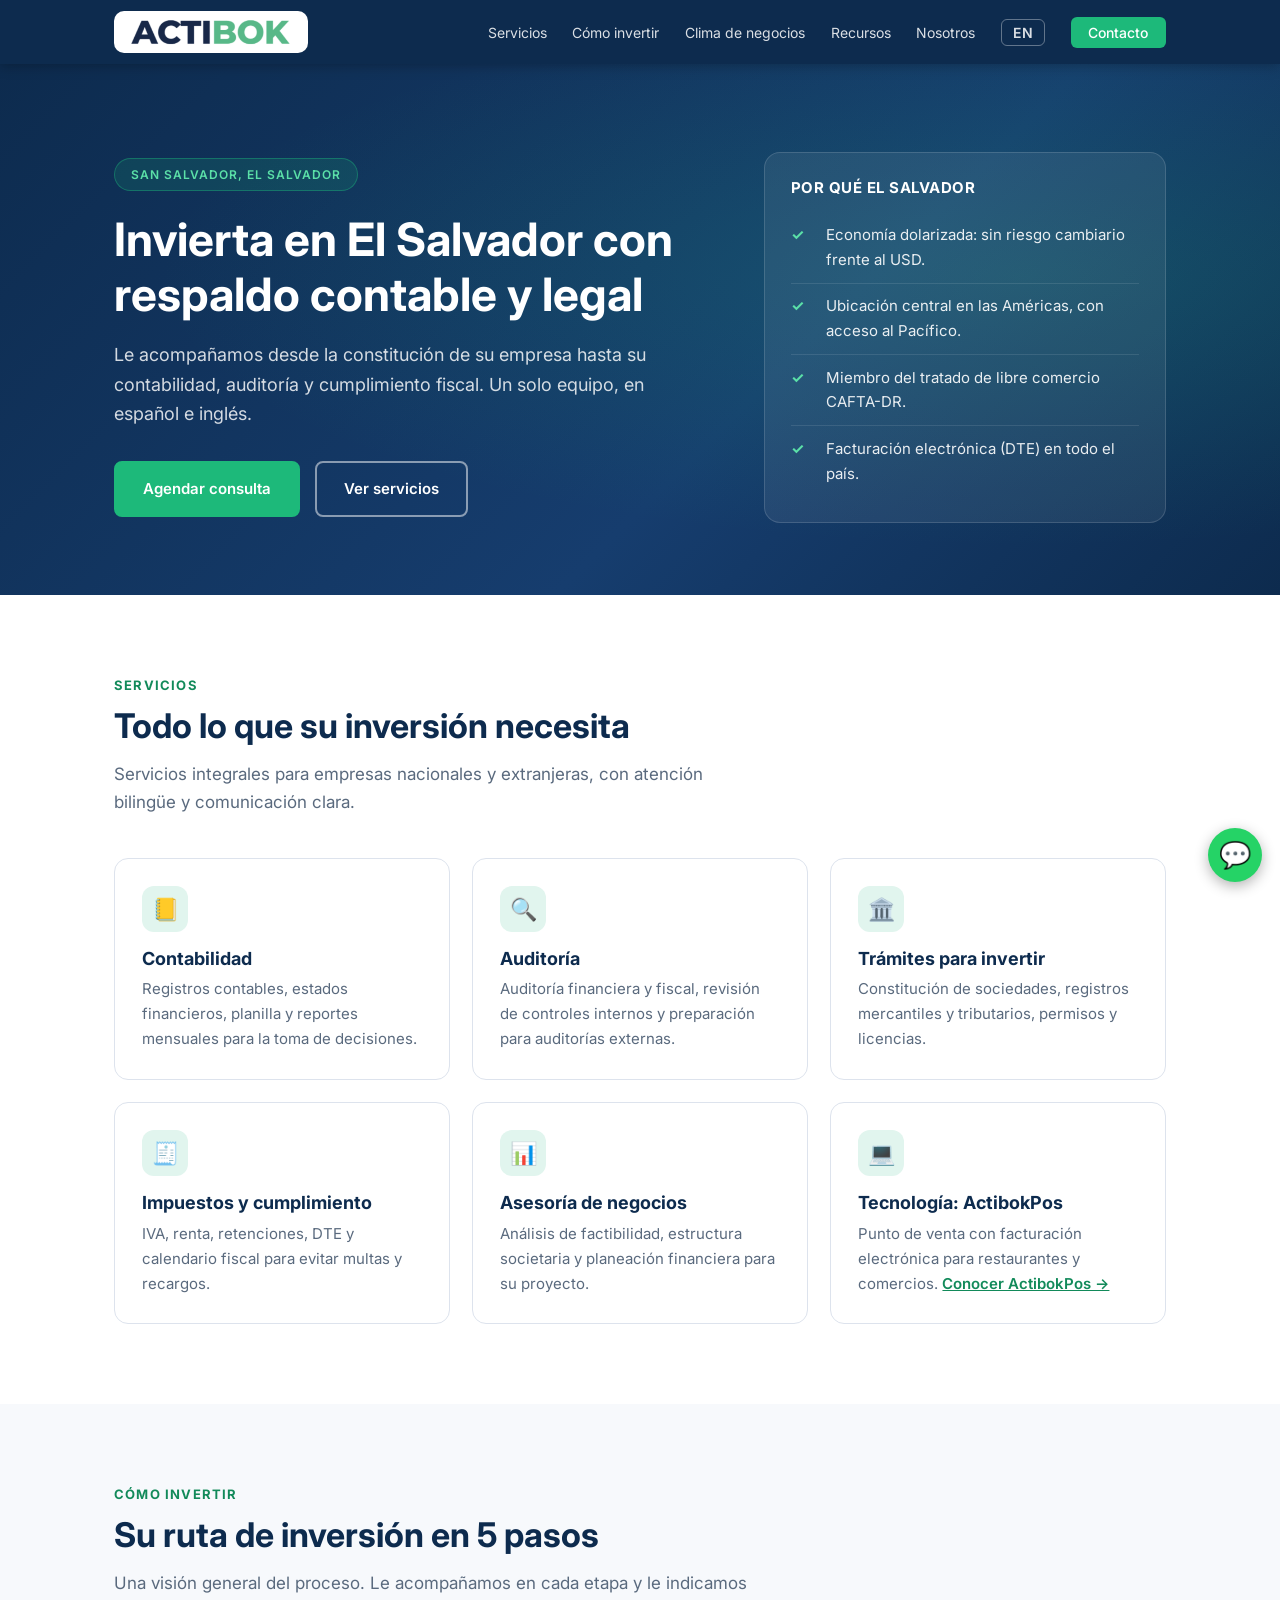
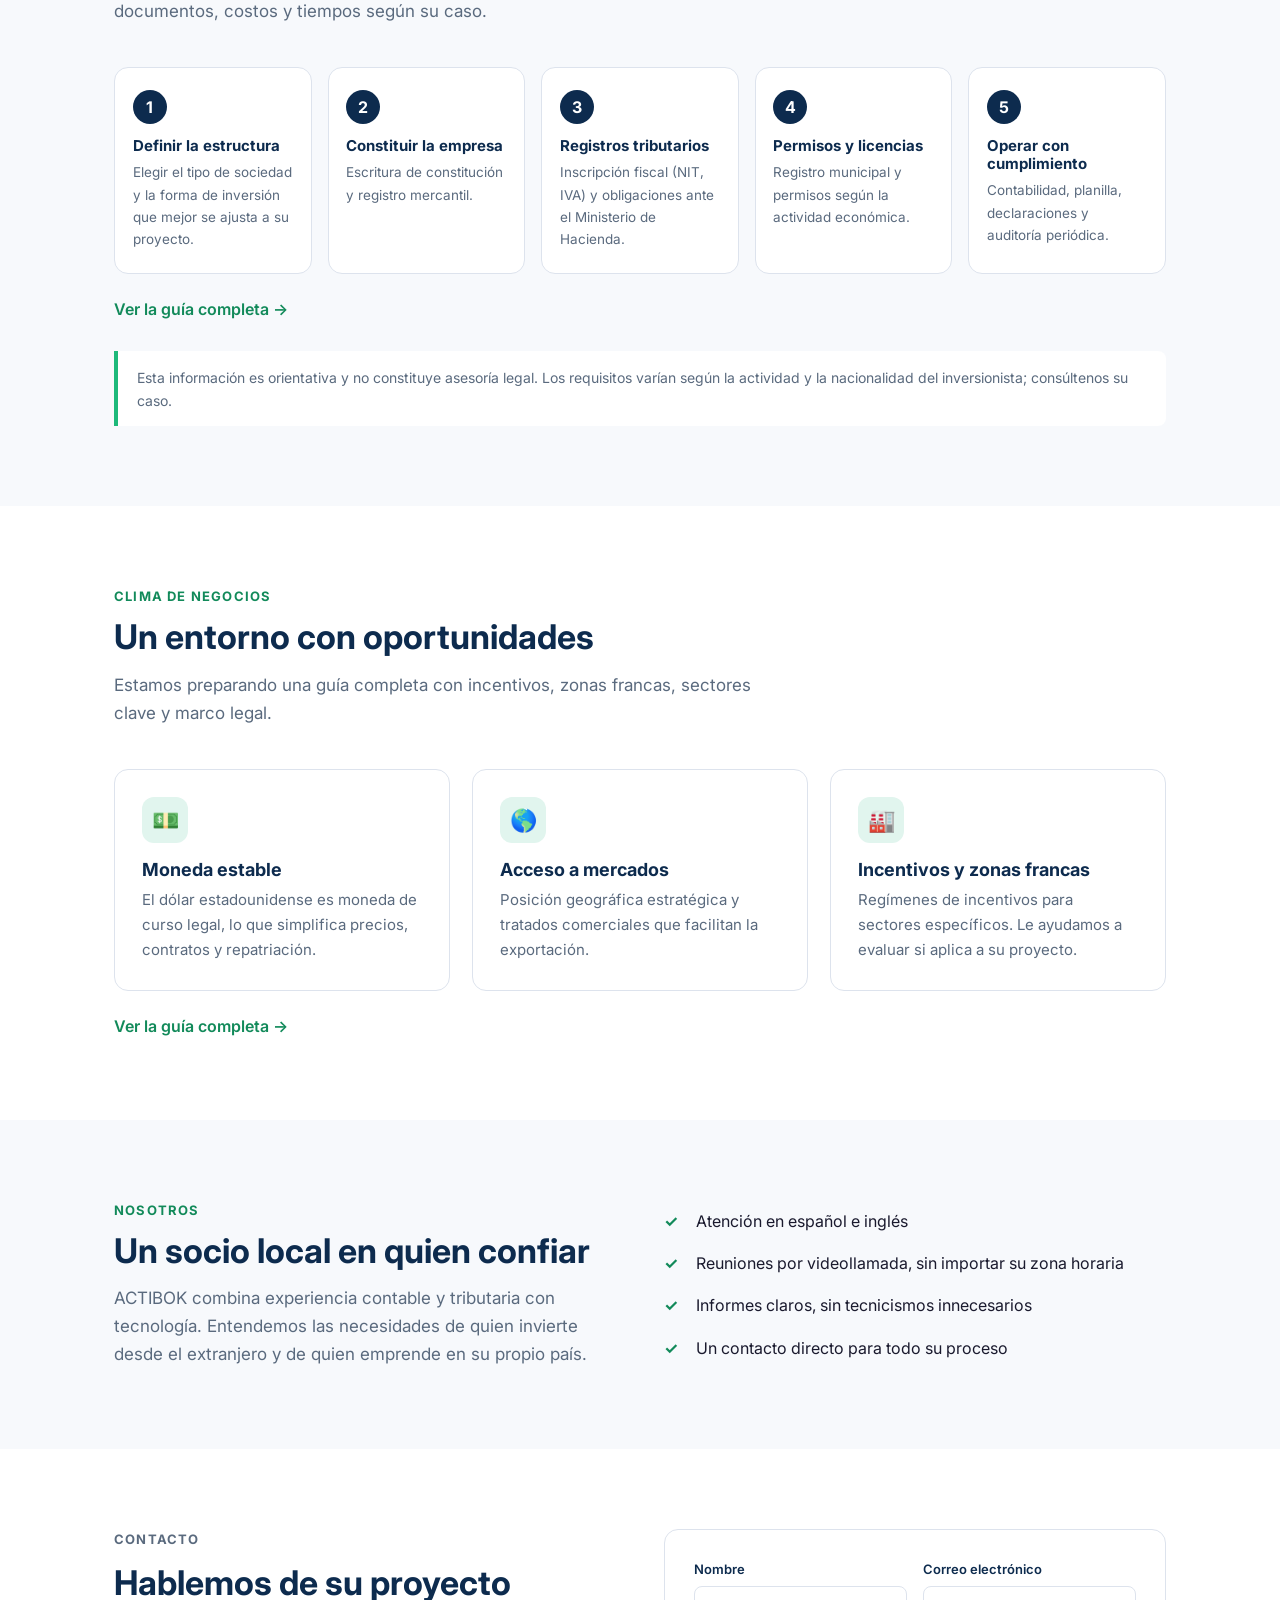
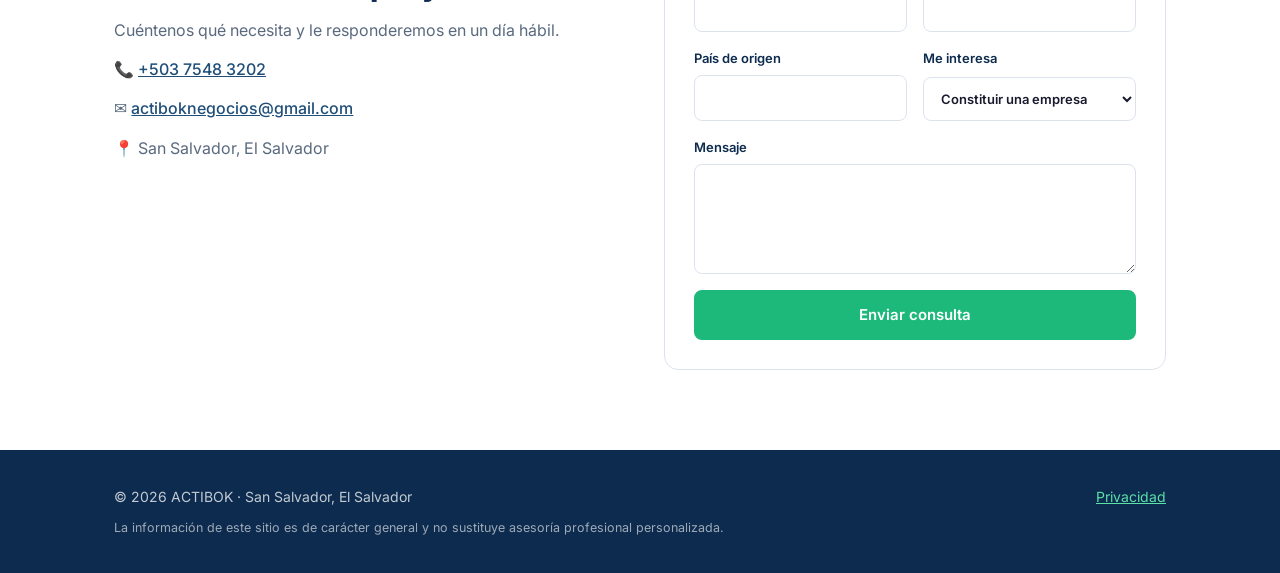
==== es/index.html @ 157123a3 "Sitio bilingüe ACTIBOK Invest (ES/EN) Co-Authored-By: Claude Sonnet 5.5 <noreply@anthropic.com> Clau" ====
<!DOCTYPE html>
<html lang="es">
<head>
<meta charset="UTF-8">
<meta name="viewport" content="width=device-width,initial-scale=1">
<title>ACTIBOK — Contabilidad, auditoría y trámites para invertir en El Salvador</title>
<meta name="description" content="Contabilidad, auditoría, trámites de inversión y asesoría de negocios en El Salvador para inversionistas nacionales y extranjeros.">
<link rel="alternate" hreflang="es" href="https://actibokinvest.com/es/">
<link rel="alternate" hreflang="en" href="https://actibokinvest.com/en/">
<link rel="preconnect" href="https://fonts.googleapis.com">
<link rel="preconnect" href="https://fonts.gstatic.com" crossorigin>
<link href="https://fonts.googleapis.com/css2?family=Inter:wght@300;400;500;600;700&display=swap" rel="stylesheet">
<link rel="canonical" href="https://actibokinvest.com/es/">
<meta property="og:type" content="website"><meta property="og:title" content="ACTIBOK — Contabilidad, auditoría y trámites para invertir en El Salvador"><meta property="og:description" content="Contabilidad, auditoría, trámites de inversión y asesoría de negocios en El Salvador para inversionistas nacionales y extranjeros."><meta property="og:url" content="https://actibokinvest.com/es/"><meta property="og:image" content="https://actibokinvest.com/assets/logo-actibok.png"><meta property="og:locale" content="es_SV">
<link rel="stylesheet" href="../style.css">
</head>
<body>
<header>
<div class="wrap"><nav>
<a class="logo" href="./"><img src="../assets/logo-actibok.png" alt="ACTIBOK"></a>
<ul class="nav-links"><li><a href="#servicios">Servicios</a></li><li><a href="invertir.html">Cómo invertir</a></li><li><a href="clima.html">Clima de negocios</a></li><li><a href="recursos.html">Recursos</a></li><li><a href="#nosotros">Nosotros</a></li><li><a class="lang" href="../en/" hreflang="en" title="English">EN</a></li><li><a class="nav-cta" href="#contacto">Contacto</a></li></ul>
<button class="burger" aria-label="Menu"><span></span><span></span><span></span></button>
</nav></div>
<div class="mobile"><a href="#servicios">Servicios</a><a href="invertir.html">Cómo invertir</a><a href="clima.html">Clima de negocios</a><a href="recursos.html">Recursos</a><a href="#nosotros">Nosotros</a><a href="../en/">English</a><a href="#contacto">Contacto</a></div>
</header>
<main>
<div class="hero"><div class="wrap">
<div><span class="badge">San Salvador, El Salvador</span><h1>Invierta en El Salvador con respaldo contable y legal</h1><p class="lead">Le acompañamos desde la constitución de su empresa hasta su contabilidad, auditoría y cumplimiento fiscal. Un solo equipo, en español e inglés.</p>
<div class="btns"><a class="btn" href="#contacto">Agendar consulta</a><a class="btn ghost" href="#servicios">Ver servicios</a></div></div>
<aside class="facts"><h3>Por qué El Salvador</h3><ul><li><b>✓</b><span>Economía dolarizada: sin riesgo cambiario frente al USD.</span></li><li><b>✓</b><span>Ubicación central en las Américas, con acceso al Pacífico.</span></li><li><b>✓</b><span>Miembro del tratado de libre comercio CAFTA-DR.</span></li><li><b>✓</b><span>Facturación electrónica (DTE) en todo el país.</span></li></ul></aside>
</div></div>
<section id="servicios"><div class="wrap"><p class="eyebrow">Servicios</p><h2 class="sec-title">Todo lo que su inversión necesita</h2><p class="sec-sub">Servicios integrales para empresas nacionales y extranjeras, con atención bilingüe y comunicación clara.</p><div class="grid g3"><div class="card"><div class="ico">📒</div><h3>Contabilidad</h3><p>Registros contables, estados financieros, planilla y reportes mensuales para la toma de decisiones.</p></div><div class="card"><div class="ico">🔍</div><h3>Auditoría</h3><p>Auditoría financiera y fiscal, revisión de controles internos y preparación para auditorías externas.</p></div><div class="card"><div class="ico">🏛️</div><h3>Trámites para invertir</h3><p>Constitución de sociedades, registros mercantiles y tributarios, permisos y licencias.</p></div><div class="card"><div class="ico">🧾</div><h3>Impuestos y cumplimiento</h3><p>IVA, renta, retenciones, DTE y calendario fiscal para evitar multas y recargos.</p></div><div class="card"><div class="ico">📊</div><h3>Asesoría de negocios</h3><p>Análisis de factibilidad, estructura societaria y planeación financiera para su proyecto.</p></div><div class="card"><div class="ico">💻</div><h3>Tecnología: ActibokPos</h3><p>Punto de venta con facturación electrónica para restaurantes y comercios.  <a href="https://actibok.com/#actibokpos" style="color:var(--verde-oscuro);font-weight:600">Conocer ActibokPos →</a></p></div></div></div></section>
<section id="invertir" class="alt"><div class="wrap"><p class="eyebrow">Cómo invertir</p><h2 class="sec-title">Su ruta de inversión en 5 pasos</h2><p class="sec-sub">Una visión general del proceso. Le acompañamos en cada etapa y le indicamos documentos, costos y tiempos según su caso.</p><div class="steps"><div class="step"><h3>Definir la estructura</h3><p>Elegir el tipo de sociedad y la forma de inversión que mejor se ajusta a su proyecto.</p></div><div class="step"><h3>Constituir la empresa</h3><p>Escritura de constitución y registro mercantil.</p></div><div class="step"><h3>Registros tributarios</h3><p>Inscripción fiscal (NIT, IVA) y obligaciones ante el Ministerio de Hacienda.</p></div><div class="step"><h3>Permisos y licencias</h3><p>Registro municipal y permisos según la actividad económica.</p></div><div class="step"><h3>Operar con cumplimiento</h3><p>Contabilidad, planilla, declaraciones y auditoría periódica.</p></div></div><a class="more" href="invertir.html">Ver la guía completa →</a><p class="note">Esta información es orientativa y no constituye asesoría legal. Los requisitos varían según la actividad y la nacionalidad del inversionista; consúltenos su caso.</p></div></section>
<section id="clima"><div class="wrap"><p class="eyebrow">Clima de negocios</p><h2 class="sec-title">Un entorno con oportunidades</h2><p class="sec-sub">Estamos preparando una guía completa con incentivos, zonas francas, sectores clave y marco legal.</p><div class="grid g3"><div class="card"><div class="ico">💵</div><h3>Moneda estable</h3><p>El dólar estadounidense es moneda de curso legal, lo que simplifica precios, contratos y repatriación.</p></div><div class="card"><div class="ico">🌎</div><h3>Acceso a mercados</h3><p>Posición geográfica estratégica y tratados comerciales que facilitan la exportación.</p></div><div class="card"><div class="ico">🏭</div><h3>Incentivos y zonas francas</h3><p>Regímenes de incentivos para sectores específicos. Le ayudamos a evaluar si aplica a su proyecto.</p></div></div><a class="more" href="clima.html">Ver la guía completa →</a></div></section>
<section id="nosotros" class="alt"><div class="wrap split"><div><p class="eyebrow">Nosotros</p><h2 class="sec-title">Un socio local en quien confiar</h2><p style="color:var(--sec);font-size:17px">ACTIBOK combina experiencia contable y tributaria con tecnología. Entendemos las necesidades de quien invierte desde el extranjero y de quien emprende en su propio país.</p></div><ul class="check"><li>Atención en español e inglés</li><li>Reuniones por videollamada, sin importar su zona horaria</li><li>Informes claros, sin tecnicismos innecesarios</li><li>Un contacto directo para todo su proceso</li></ul></div></section>
<section id="contacto"><div class="wrap split">
<div class="contact-info"><p class="eyebrow">Contacto</p><h2 class="sec-title">Hablemos de su proyecto</h2><p>Cuéntenos qué necesita y le responderemos en un día hábil.</p>
<p>📞 <a href="tel:+50375483202">+503 7548 3202</a></p><p>✉️ <a href="mailto:actiboknegocios@gmail.com">actiboknegocios@gmail.com</a></p><p>📍 San Salvador, El Salvador</p></div>
<form id="contact-form">
<div class="row"><label>Nombre<input name="name" required></label><label>Correo electrónico<input type="email" name="email" required></label></div>
<div class="row"><label>País de origen<input name="country"></label><label>Me interesa<select name="interest"><option>Constituir una empresa</option><option>Contabilidad</option><option>Auditoría</option><option>Impuestos y cumplimiento</option><option>Asesoría de inversión</option><option>Otro</option></select></label></div>
<label>Mensaje<textarea name="message" required></textarea></label>
<button class="btn" type="submit">Enviar consulta</button></form>
</div></section>
</main>
<footer><div class="wrap"><div>© 2026 ACTIBOK · San Salvador, El Salvador<p class="disclaimer">La información de este sitio es de carácter general y no sustituye asesoría profesional personalizada.</p></div><div><a href="https://actibok.com/privacidad.html">Privacidad</a></div></div></footer>
<a class="wa" href="https://wa.me/50375483202?text=Hola%2C%20me%20interesa%20informaci%C3%B3n%20sobre%20servicios%20para%20invertir%20en%20El%20Salvador" aria-label="WhatsApp" target="_blank" rel="noopener">💬</a>
<script src="../main.js"></script>
</body></html>
---- style.css ----
*,*::before,*::after{box-sizing:border-box;margin:0;padding:0}
:root{--azul:#0D2B4E;--azul-medio:#1F4E79;--verde:#1DB97A;--verde-oscuro:#128a5a;--verde-claro:#E1F5EE;--bg:#F7F9FC;--texto:#1A1A2E;--sec:#5A6A7E;--borde:#DDE3ED}
html{scroll-behavior:smooth}
body{font-family:'Inter',system-ui,sans-serif;color:var(--texto);background:#fff;line-height:1.65}
img{max-width:100%;display:block}
a{color:inherit}
.wrap{max-width:1100px;margin:0 auto;padding:0 1.5rem}
h1,h2,h3{line-height:1.2;color:var(--azul)}
/* header */
header{position:sticky;top:0;z-index:100;background:var(--azul);box-shadow:0 2px 12px rgba(0,0,0,.25)}
nav{display:flex;align-items:center;justify-content:space-between;height:64px;gap:1rem}
.logo{background:#fff;padding:.4rem .9rem;border-radius:10px;display:flex}
.logo img{height:30px;width:auto}
.nav-links{display:flex;gap:1.6rem;list-style:none;align-items:center}
.nav-links a{color:rgba(255,255,255,.85);text-decoration:none;font-size:14px}
.nav-links a:hover{color:var(--verde)}
.lang{border:1px solid rgba(255,255,255,.35);border-radius:6px;padding:.25rem .7rem;font-size:13px;font-weight:600;letter-spacing:.5px}
.nav-cta{background:var(--verde);color:#fff!important;padding:.45rem 1.1rem;border-radius:6px;font-weight:500}
.nav-cta:hover{background:var(--verde-oscuro)!important}
.burger{display:none;background:none;border:0;cursor:pointer;padding:.5rem}
.burger span{display:block;width:24px;height:2px;background:#fff;margin:5px 0;border-radius:2px}
.mobile{display:none;flex-direction:column;background:var(--azul);padding:.5rem 1.5rem 1.2rem}
.mobile a{color:#fff;text-decoration:none;padding:.7rem 0;border-bottom:1px solid rgba(255,255,255,.1)}
.mobile.open{display:flex}
@media(max-width:860px){.nav-links{display:none}.burger{display:block}}
/* hero */
.hero{background:linear-gradient(135deg,var(--azul),#163D6E 60%,var(--azul));color:#fff;padding:5.5rem 0 4.5rem;position:relative;overflow:hidden}
.hero::before{content:"";position:absolute;inset:0;background:radial-gradient(ellipse at 80% 40%,rgba(29,185,122,.18),transparent 60%)}
.hero .wrap{position:relative;display:grid;grid-template-columns:1.2fr .8fr;gap:3rem;align-items:center}
.badge{display:inline-block;background:rgba(29,185,122,.15);border:1px solid rgba(29,185,122,.4);color:#5be0a8;font-size:12px;font-weight:600;letter-spacing:1px;padding:.35rem 1rem;border-radius:50px;margin-bottom:1.3rem;text-transform:uppercase}
.hero h1{color:#fff;font-size:clamp(28px,4.4vw,46px);font-weight:700;margin-bottom:1.1rem}
.hero p.lead{color:rgba(255,255,255,.82);font-size:18px;max-width:560px;margin-bottom:2rem}
.btns{display:flex;gap:.9rem;flex-wrap:wrap}
.btn{display:inline-block;padding:.85rem 1.7rem;border-radius:8px;font-weight:600;font-size:15px;text-decoration:none;border:2px solid var(--verde);background:var(--verde);color:#fff;transition:.2s;cursor:pointer;font-family:inherit}
.btn:hover{background:var(--verde-oscuro);border-color:var(--verde-oscuro)}
.btn.ghost{background:transparent;color:#fff;border-color:rgba(255,255,255,.5)}
.btn.ghost:hover{background:rgba(255,255,255,.1)}
.facts{background:rgba(255,255,255,.07);border:1px solid rgba(255,255,255,.14);border-radius:16px;padding:1.6rem}
.facts h3{color:#fff;font-size:15px;margin-bottom:1rem;letter-spacing:.5px;text-transform:uppercase}
.facts li{list-style:none;display:flex;gap:.8rem;padding:.65rem 0;border-bottom:1px solid rgba(255,255,255,.1);font-size:15px;color:rgba(255,255,255,.9)}
.facts li:last-child{border:0}
.facts b{color:#5be0a8;min-width:1.4rem}
@media(max-width:860px){.hero .wrap{grid-template-columns:1fr}.hero{padding:4rem 0 3rem}}
/* sections */
section{padding:5rem 0}
section.alt{background:var(--bg)}
.eyebrow{color:var(--verde-oscuro);font-size:13px;font-weight:700;letter-spacing:1.2px;text-transform:uppercase;margin-bottom:.6rem}
.sec-title{font-size:clamp(24px,3.2vw,34px);margin-bottom:.8rem}
.sec-sub{color:var(--sec);max-width:640px;margin-bottom:2.6rem;font-size:17px}
.grid{display:grid;gap:1.4rem}
.g3{grid-template-columns:repeat(3,1fr)}
.g2{grid-template-columns:repeat(2,1fr)}
@media(max-width:900px){.g3{grid-template-columns:repeat(2,1fr)}}
@media(max-width:620px){.g3,.g2{grid-template-columns:1fr}}
.card{background:#fff;border:1px solid var(--borde);border-radius:14px;padding:1.7rem;transition:.2s}
.card:hover{box-shadow:0 8px 28px rgba(13,43,78,.1);transform:translateY(-3px)}
.ico{width:46px;height:46px;border-radius:12px;background:var(--verde-claro);color:var(--verde-oscuro);display:grid;place-items:center;font-size:22px;margin-bottom:1rem}
.card h3{font-size:18px;margin-bottom:.5rem}
.card p{color:var(--sec);font-size:15px}
/* steps */
.steps{display:grid;grid-template-columns:repeat(5,1fr);gap:1rem;counter-reset:s;position:relative}
.step{background:#fff;border:1px solid var(--borde);border-radius:14px;padding:1.4rem 1.1rem;counter-increment:s;position:relative}
.step::before{content:counter(s);display:grid;place-items:center;width:34px;height:34px;border-radius:50%;background:var(--azul);color:#fff;font-weight:700;margin-bottom:.8rem}
.step h3{font-size:15px;margin-bottom:.4rem}
.step p{font-size:13.5px;color:var(--sec)}
@media(max-width:980px){.steps{grid-template-columns:repeat(2,1fr)}}
@media(max-width:560px){.steps{grid-template-columns:1fr}}
.note{margin-top:1.8rem;font-size:14px;color:var(--sec);background:#fff;border-left:4px solid var(--verde);padding:.9rem 1.2rem;border-radius:0 8px 8px 0}
/* about + contact */
.split{display:grid;grid-template-columns:1fr 1fr;gap:3rem;align-items:start}
@media(max-width:820px){.split{grid-template-columns:1fr}}
.check li{list-style:none;padding:.5rem 0 .5rem 2rem;position:relative;color:var(--texto)}
.check li::before{content:"✓";position:absolute;left:0;color:var(--verde-oscuro);font-weight:700}
.contact-info p{margin-bottom:.8rem;color:var(--sec)}
.contact-info a{color:var(--azul-medio);font-weight:500}
form{background:#fff;border:1px solid var(--borde);border-radius:14px;padding:1.8rem;display:grid;gap:1rem}
form .row{display:grid;grid-template-columns:1fr 1fr;gap:1rem}
@media(max-width:560px){form .row{grid-template-columns:1fr}}
label{font-size:13px;font-weight:600;color:var(--azul);display:grid;gap:.35rem}
input,select,textarea{font:inherit;padding:.7rem .8rem;border:1px solid var(--borde);border-radius:8px;background:#fff;color:var(--texto);width:100%}
input:focus,select:focus,textarea:focus{outline:2px solid var(--verde);border-color:var(--verde)}
textarea{min-height:110px;resize:vertical}
footer{background:var(--azul);color:rgba(255,255,255,.75);padding:2.2rem 0;font-size:14px}
footer .wrap{display:flex;justify-content:space-between;gap:1rem;flex-wrap:wrap}
footer a{color:#5be0a8}
.disclaimer{font-size:12.5px;opacity:.8;margin-top:.6rem;max-width:720px}
.wa{position:fixed;right:18px;bottom:18px;background:#25D366;color:#fff;width:54px;height:54px;border-radius:50%;display:grid;place-items:center;font-size:26px;text-decoration:none;box-shadow:0 4px 14px rgba(0,0,0,.3);z-index:90}
/* inner pages */
.page-hero{background:linear-gradient(135deg,var(--azul),#163D6E);color:#fff;padding:3.5rem 0 3rem}
.page-hero h1{color:#fff;font-size:clamp(26px,4vw,40px);margin-bottom:.8rem}
.page-hero p{color:rgba(255,255,255,.82);max-width:680px;font-size:17px}
.crumbs{font-size:13px;margin-bottom:1rem;color:rgba(255,255,255,.6)}.crumbs a{color:#5be0a8;text-decoration:none}
.timeline{display:grid;gap:1.2rem;margin-top:1rem}
.tl{display:grid;grid-template-columns:48px 1fr;gap:1.2rem}
.tl .n{width:44px;height:44px;border-radius:50%;background:var(--azul);color:#fff;display:grid;place-items:center;font-weight:700}
.tl .b{background:#fff;border:1px solid var(--borde);border-radius:14px;padding:1.4rem 1.6rem}
.tl h3{font-size:18px;margin-bottom:.4rem}.tl p{color:var(--sec);font-size:15px}
.tl ul{margin:.6rem 0 0 1.1rem;color:var(--sec);font-size:14.5px}
.table-wrap{overflow-x:auto}
table{width:100%;border-collapse:collapse;background:#fff;border:1px solid var(--borde);border-radius:12px;overflow:hidden;font-size:15px}
th,td{text-align:left;padding:.85rem 1rem;border-bottom:1px solid var(--borde);vertical-align:top}
th{background:var(--azul);color:#fff;font-weight:600}
td:first-child{font-weight:600;color:var(--azul)}
details{background:#fff;border:1px solid var(--borde);border-radius:12px;padding:1rem 1.3rem;margin-bottom:.8rem}
summary{cursor:pointer;font-weight:600;color:var(--azul)}
details p{margin-top:.7rem;color:var(--sec);font-size:15px}
.cta-band{background:var(--verde-claro);border-radius:16px;padding:2rem;text-align:center;margin-top:3rem}
.cta-band h2{font-size:24px;margin-bottom:.5rem}.cta-band p{color:var(--sec);margin-bottom:1.2rem}
.cta-band .btn{color:#fff}
.more{display:inline-block;margin-top:1.4rem;color:var(--verde-oscuro);font-weight:600;text-decoration:none}
/* resources */
.calc{background:#fff;border:1px solid var(--borde);border-radius:14px;padding:1.8rem;display:grid;gap:1rem}
.calc .row{display:grid;grid-template-columns:1fr 1fr;gap:1rem}
@media(max-width:560px){.calc .row{grid-template-columns:1fr}}
.res{background:var(--bg);border-radius:10px;padding:1rem 1.2rem;display:grid;gap:.4rem;font-size:15px}
.res div{display:flex;justify-content:space-between;gap:1rem}
.res b{color:var(--azul)}
.res .tot{border-top:1px solid var(--borde);padding-top:.5rem;font-size:17px}
.dl{display:flex;gap:1rem;align-items:center;justify-content:space-between;flex-wrap:wrap}
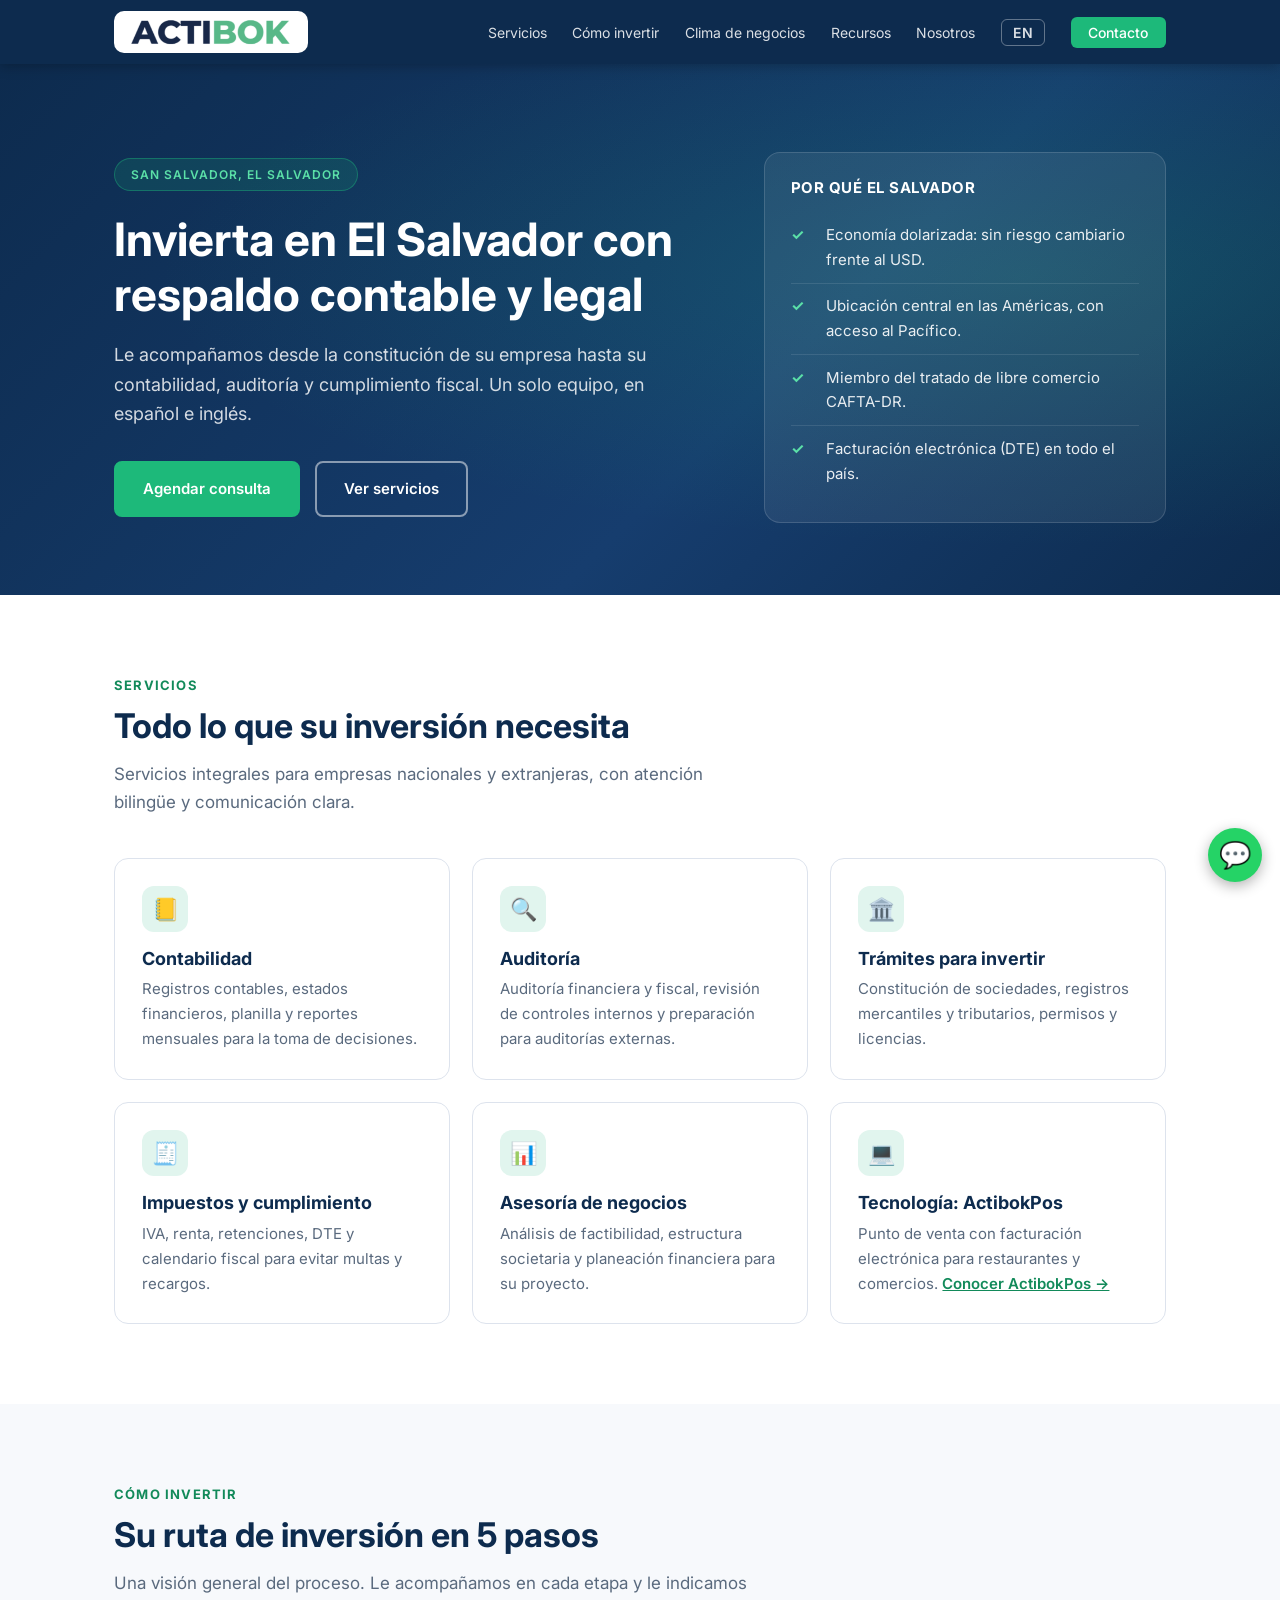
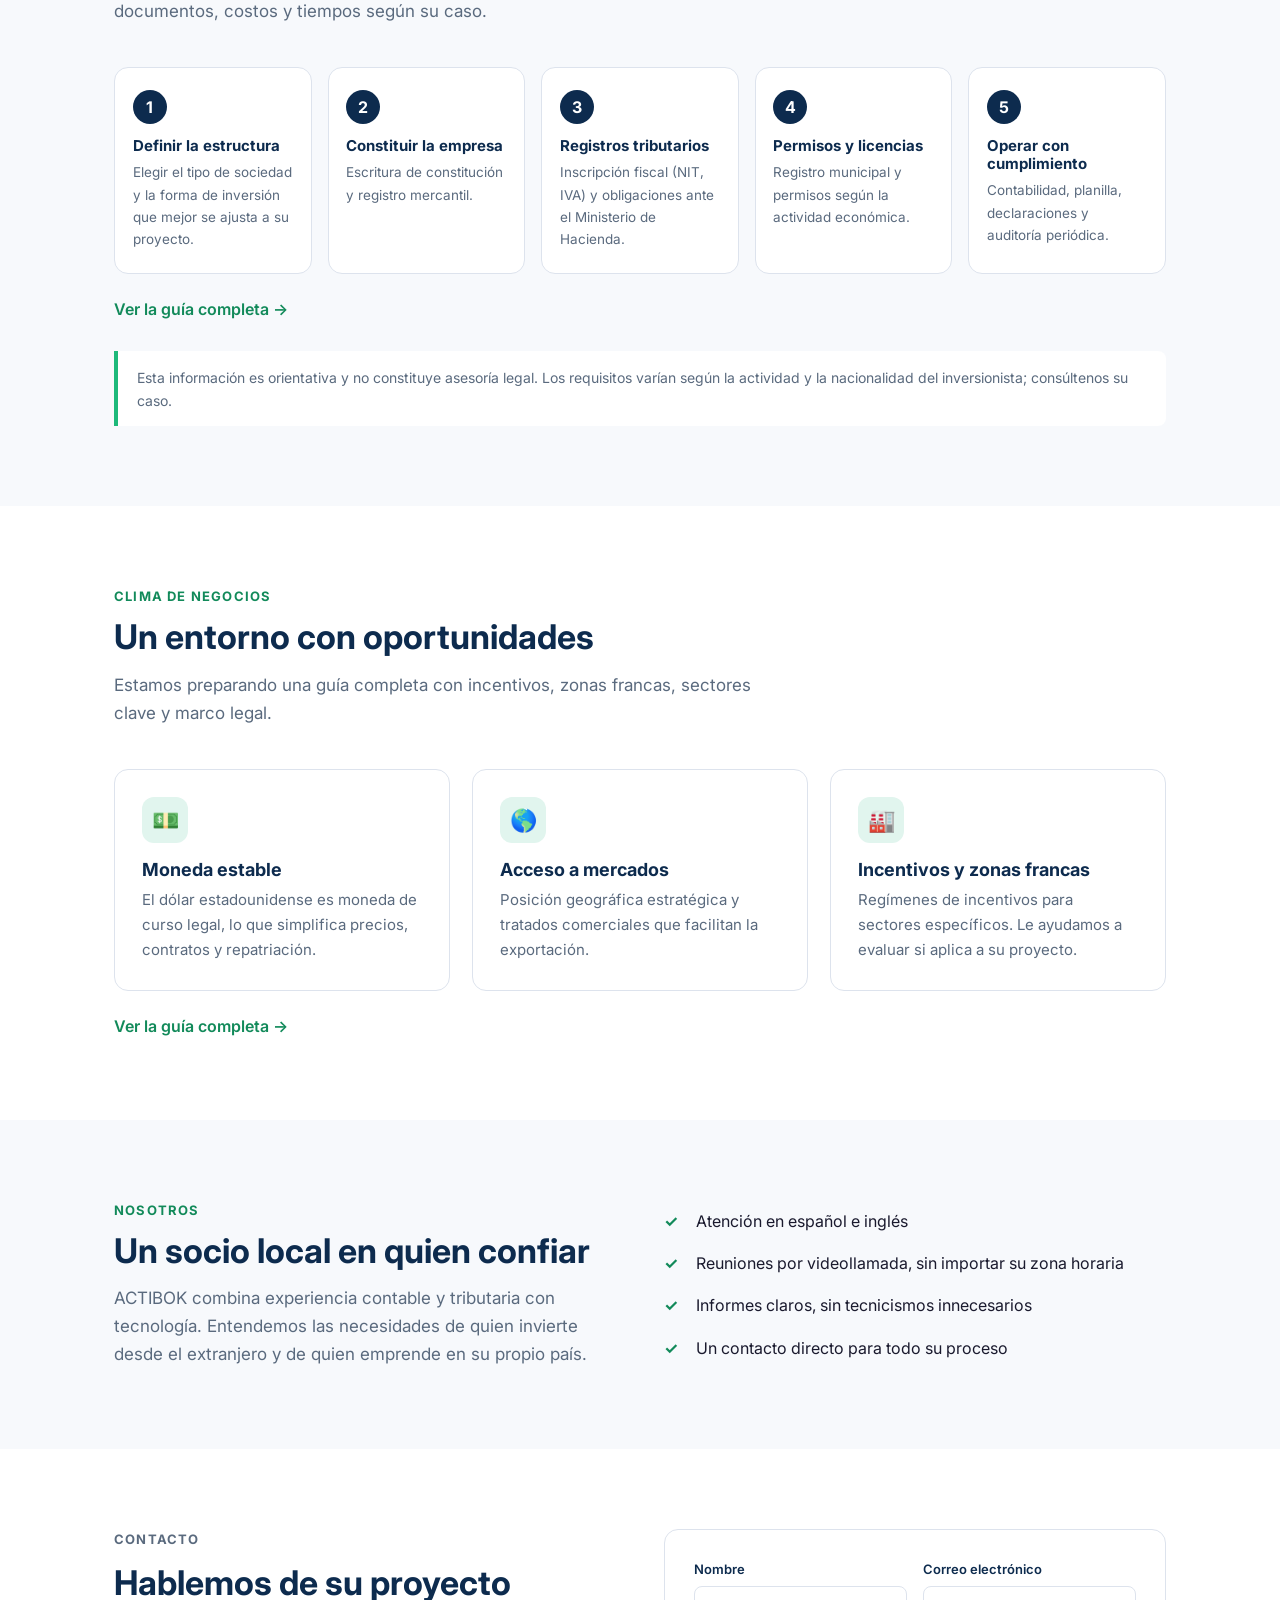
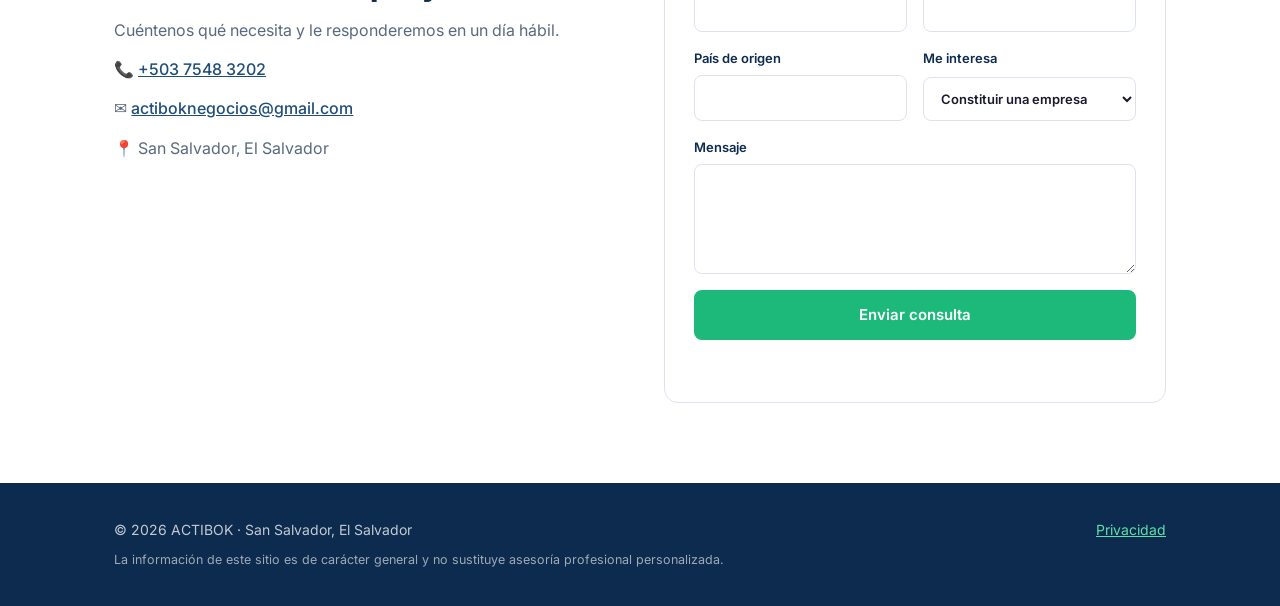
==== commit c9fcdd53: "Formulario: envío por Formspree con mensajes de estado y campo anti-spam (respaldo por correo) Co-Au" ====
--- a/es/index.html
+++ b/es/index.html
@@ -39,8 +39,9 @@
 <form id="contact-form">
 <div class="row"><label>Nombre<input name="name" required></label><label>Correo electrónico<input type="email" name="email" required></label></div>
 <div class="row"><label>País de origen<input name="country"></label><label>Me interesa<select name="interest"><option>Constituir una empresa</option><option>Contabilidad</option><option>Auditoría</option><option>Impuestos y cumplimiento</option><option>Asesoría de inversión</option><option>Otro</option></select></label></div>
+<input type="text" name="_gotcha" tabindex="-1" autocomplete="off" style="position:absolute;left:-9999px" aria-hidden="true">
 <label>Mensaje<textarea name="message" required></textarea></label>
-<button class="btn" type="submit">Enviar consulta</button></form>
+<button class="btn" type="submit">Enviar consulta</button><p id="form-status" class="form-status" role="status" aria-live="polite"></p></form>
 </div></section>
 </main>
 <footer><div class="wrap"><div>© 2026 ACTIBOK · San Salvador, El Salvador<p class="disclaimer">La información de este sitio es de carácter general y no sustituye asesoría profesional personalizada.</p></div><div><a href="https://actibok.com/privacidad.html">Privacidad</a></div></div></footer>
--- a/style.css
+++ b/style.css
@@ -117,3 +117,4 @@
 .res b{color:var(--azul)}
 .res .tot{border-top:1px solid var(--borde);padding-top:.5rem;font-size:17px}
 .dl{display:flex;gap:1rem;align-items:center;justify-content:space-between;flex-wrap:wrap}
+.form-status{font-size:14px;min-height:1.2em}.form-status.ok{color:var(--verde-oscuro)}.form-status.err{color:#c0392b}
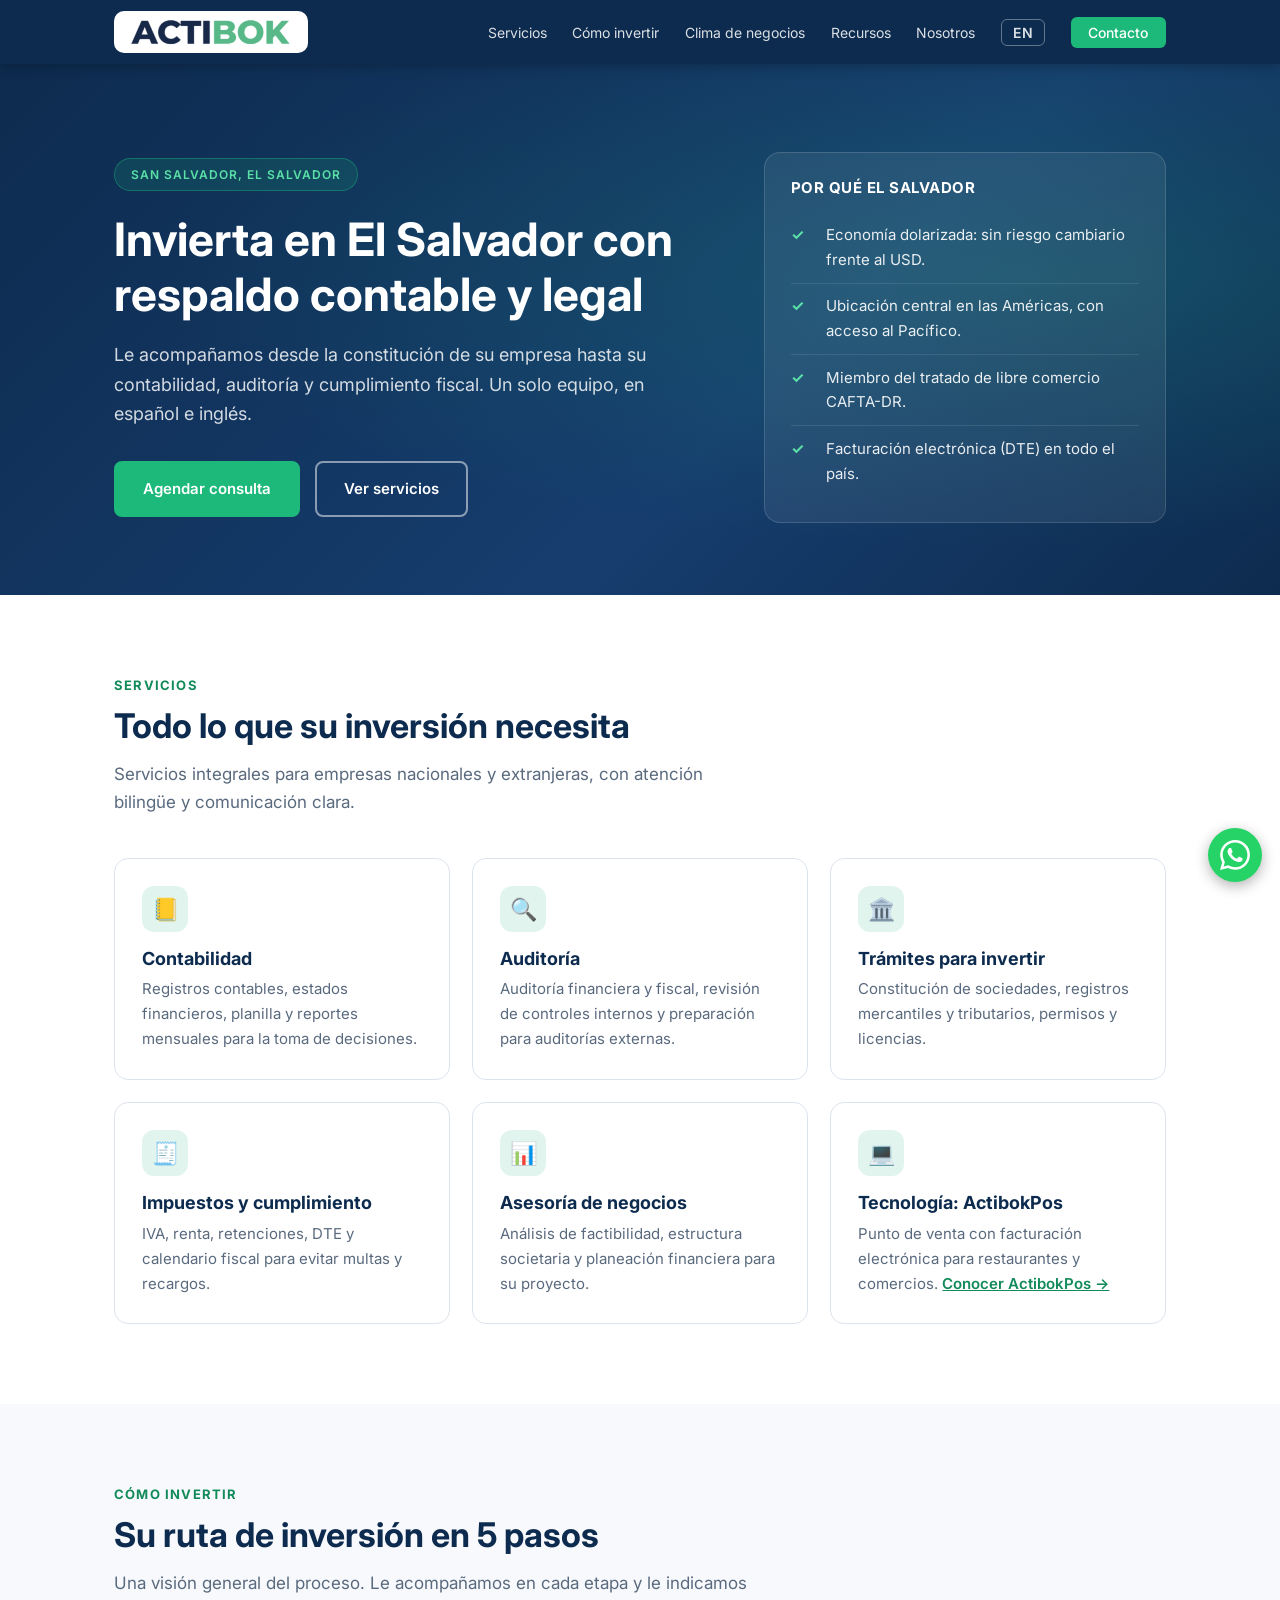
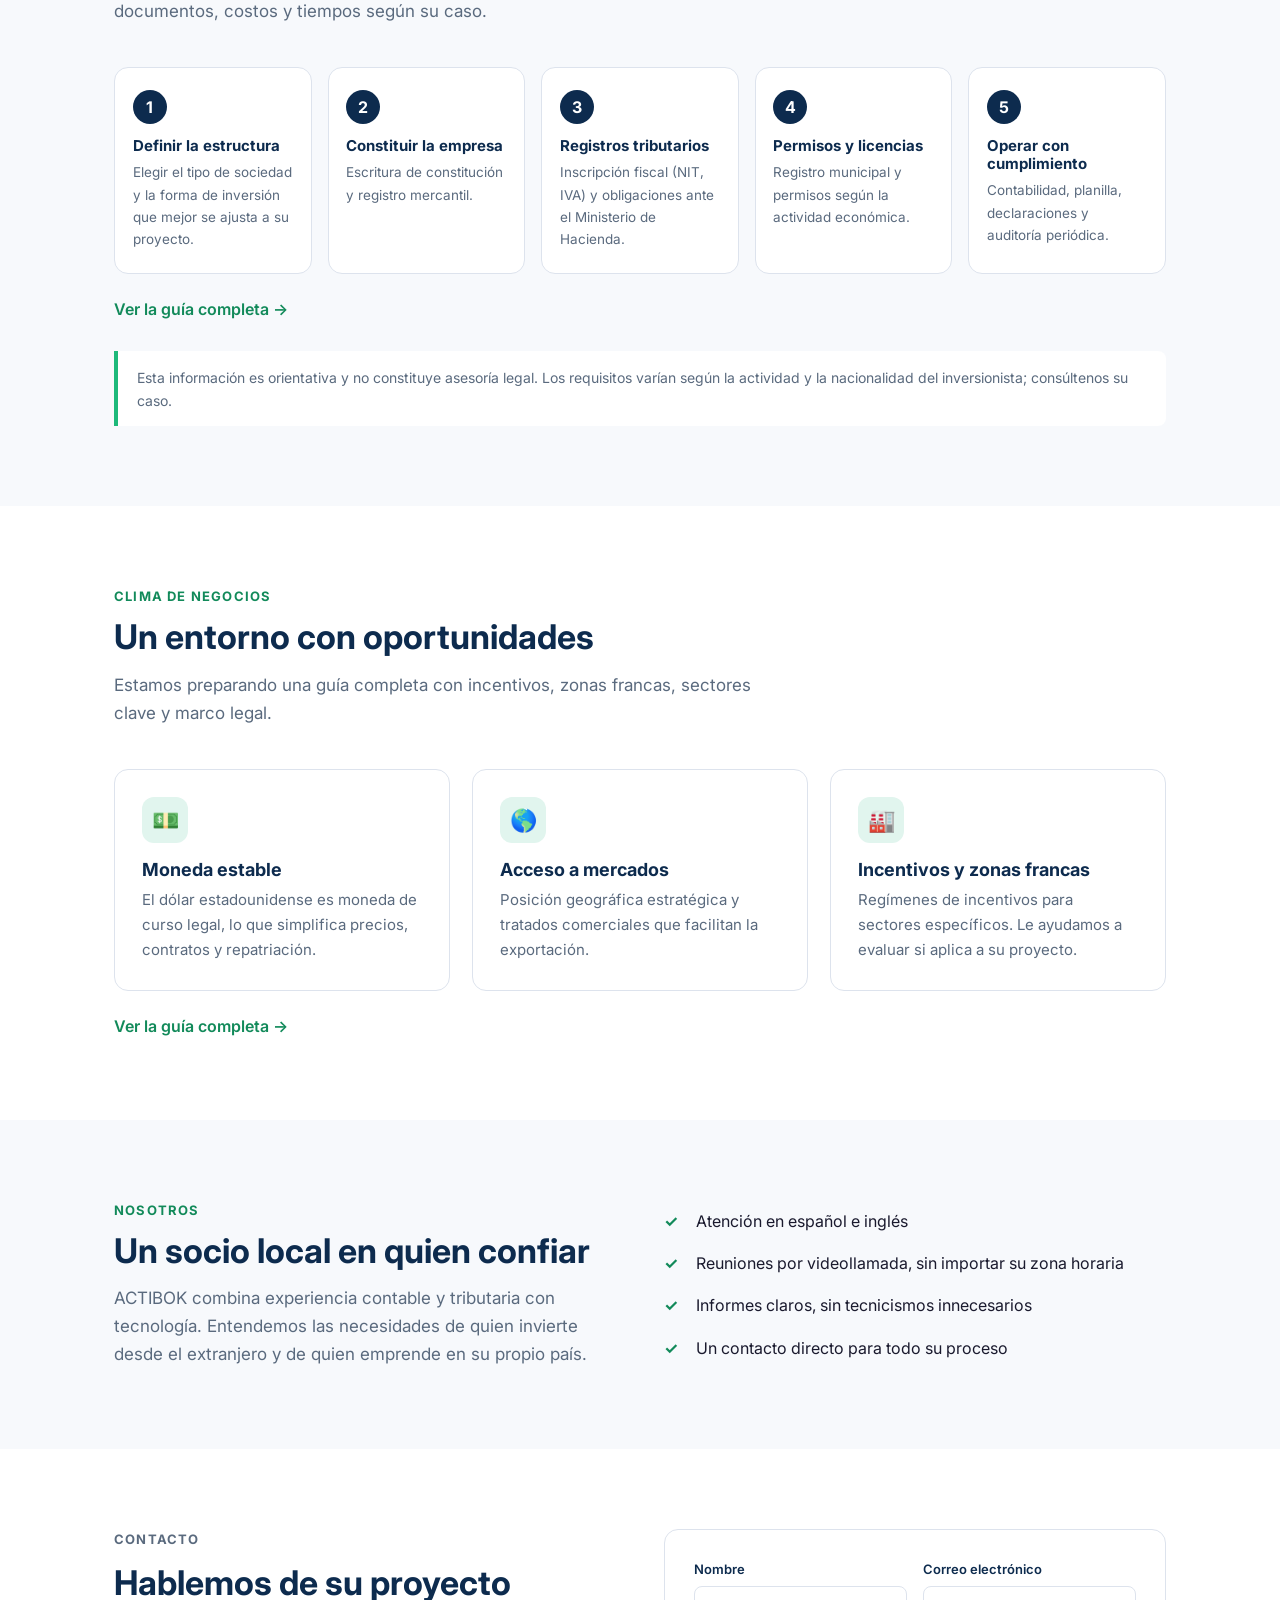
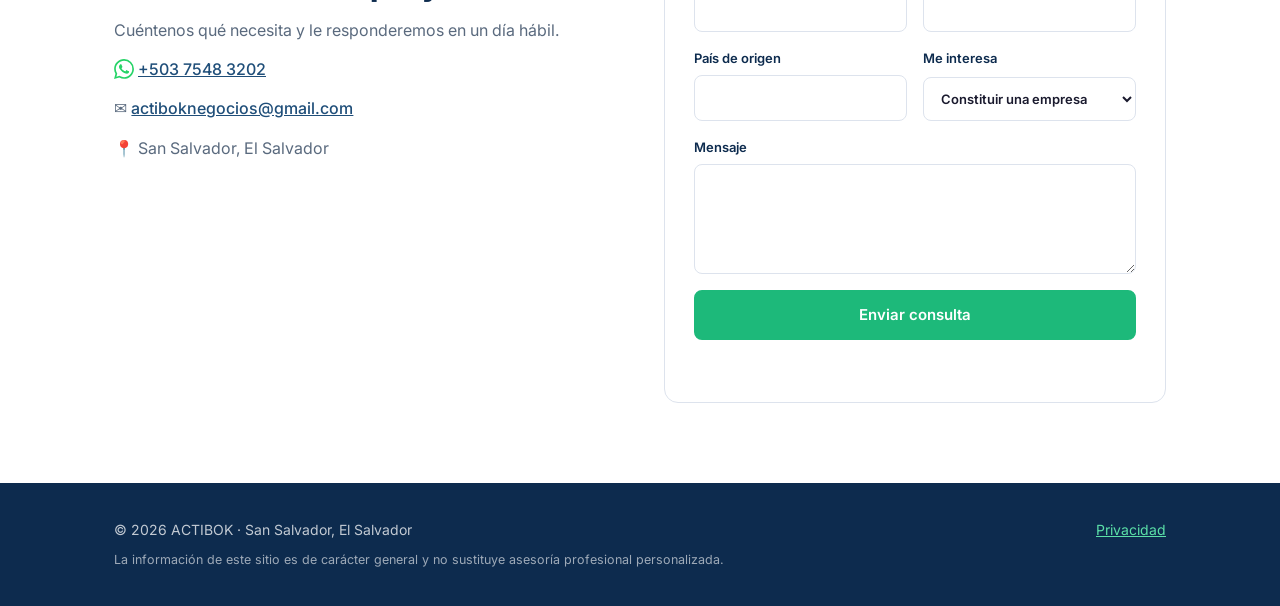
==== commit b0b821ef: "Logo de WhatsApp junto al teléfono y en el botón flotante Co-Authored-By: Claude Sonnet 5.5 <noreply" ====
--- a/es/index.html
+++ b/es/index.html
@@ -12,7 +12,7 @@
 <link href="https://fonts.googleapis.com/css2?family=Inter:wght@300;400;500;600;700&display=swap" rel="stylesheet">
 <link rel="canonical" href="https://actibokinvest.com/es/">
 <meta property="og:type" content="website"><meta property="og:title" content="ACTIBOK — Contabilidad, auditoría y trámites para invertir en El Salvador"><meta property="og:description" content="Contabilidad, auditoría, trámites de inversión y asesoría de negocios en El Salvador para inversionistas nacionales y extranjeros."><meta property="og:url" content="https://actibokinvest.com/es/"><meta property="og:image" content="https://actibokinvest.com/assets/logo-actibok.png"><meta property="og:locale" content="es_SV">
-<link rel="stylesheet" href="../style.css">
+<link rel="stylesheet" href="../style.css?v=4">
 </head>
 <body>
 <header>
@@ -35,7 +35,7 @@
 <section id="nosotros" class="alt"><div class="wrap split"><div><p class="eyebrow">Nosotros</p><h2 class="sec-title">Un socio local en quien confiar</h2><p style="color:var(--sec);font-size:17px">ACTIBOK combina experiencia contable y tributaria con tecnología. Entendemos las necesidades de quien invierte desde el extranjero y de quien emprende en su propio país.</p></div><ul class="check"><li>Atención en español e inglés</li><li>Reuniones por videollamada, sin importar su zona horaria</li><li>Informes claros, sin tecnicismos innecesarios</li><li>Un contacto directo para todo su proceso</li></ul></div></section>
 <section id="contacto"><div class="wrap split">
 <div class="contact-info"><p class="eyebrow">Contacto</p><h2 class="sec-title">Hablemos de su proyecto</h2><p>Cuéntenos qué necesita y le responderemos en un día hábil.</p>
-<p>📞 <a href="tel:+50375483202">+503 7548 3202</a></p><p>✉️ <a href="mailto:actiboknegocios@gmail.com">actiboknegocios@gmail.com</a></p><p>📍 San Salvador, El Salvador</p></div>
+<p><svg viewBox="0 0 24 24" width="20" height="20" fill="#25D366" aria-hidden="true" style="vertical-align:-4px"><path d="M17.472 14.382c-.297-.149-1.758-.867-2.03-.967-.273-.099-.471-.148-.67.15-.197.297-.767.966-.94 1.164-.173.199-.347.223-.644.075-.297-.15-1.255-.463-2.39-1.475-.883-.788-1.48-1.761-1.653-2.059-.173-.297-.018-.458.13-.606.134-.133.298-.347.446-.52.149-.174.198-.298.298-.497.099-.198.05-.371-.025-.52-.075-.149-.669-1.612-.916-2.207-.242-.579-.487-.5-.669-.51-.173-.008-.371-.01-.57-.01-.198 0-.52.074-.792.372-.272.297-1.04 1.016-1.04 2.479 0 1.462 1.065 2.875 1.213 3.074.149.198 2.096 3.2 5.077 4.487.709.306 1.262.489 1.694.625.712.227 1.36.195 1.871.118.571-.085 1.758-.719 2.006-1.413.248-.694.248-1.289.173-1.413-.074-.124-.272-.198-.57-.347m-5.421 7.403h-.004a9.87 9.87 0 01-5.031-1.378l-.361-.214-3.741.982.998-3.648-.235-.374a9.86 9.86 0 01-1.51-5.26c.001-5.45 4.436-9.884 9.888-9.884 2.64 0 5.122 1.03 6.988 2.898a9.825 9.825 0 012.893 6.994c-.003 5.45-4.437 9.884-9.885 9.884m8.413-18.297A11.815 11.815 0 0012.05 0C5.495 0 .16 5.335.157 11.892c0 2.096.547 4.142 1.588 5.945L.057 24l6.305-1.654a11.882 11.882 0 005.683 1.448h.005c6.554 0 11.89-5.335 11.893-11.893a11.821 11.821 0 00-3.48-8.413Z"/></svg> <a href="https://wa.me/50375483202" target="_blank" rel="noopener">+503 7548 3202</a></p><p>✉️ <a href="mailto:actiboknegocios@gmail.com">actiboknegocios@gmail.com</a></p><p>📍 San Salvador, El Salvador</p></div>
 <form id="contact-form">
 <div class="row"><label>Nombre<input name="name" required></label><label>Correo electrónico<input type="email" name="email" required></label></div>
 <div class="row"><label>País de origen<input name="country"></label><label>Me interesa<select name="interest"><option>Constituir una empresa</option><option>Contabilidad</option><option>Auditoría</option><option>Impuestos y cumplimiento</option><option>Asesoría de inversión</option><option>Otro</option></select></label></div>
@@ -45,6 +45,6 @@
 </div></section>
 </main>
 <footer><div class="wrap"><div>© 2026 ACTIBOK · San Salvador, El Salvador<p class="disclaimer">La información de este sitio es de carácter general y no sustituye asesoría profesional personalizada.</p></div><div><a href="https://actibok.com/privacidad.html">Privacidad</a></div></div></footer>
-<a class="wa" href="https://wa.me/50375483202?text=Hola%2C%20me%20interesa%20informaci%C3%B3n%20sobre%20servicios%20para%20invertir%20en%20El%20Salvador" aria-label="WhatsApp" target="_blank" rel="noopener">💬</a>
-<script src="../main.js"></script>
+<a class="wa" href="https://wa.me/50375483202?text=Hola%2C%20me%20interesa%20informaci%C3%B3n%20sobre%20servicios%20para%20invertir%20en%20El%20Salvador" aria-label="WhatsApp" target="_blank" rel="noopener"><svg viewBox="0 0 24 24" width="30" height="30" fill="#fff" aria-hidden="true" style="vertical-align:-4px"><path d="M17.472 14.382c-.297-.149-1.758-.867-2.03-.967-.273-.099-.471-.148-.67.15-.197.297-.767.966-.94 1.164-.173.199-.347.223-.644.075-.297-.15-1.255-.463-2.39-1.475-.883-.788-1.48-1.761-1.653-2.059-.173-.297-.018-.458.13-.606.134-.133.298-.347.446-.52.149-.174.198-.298.298-.497.099-.198.05-.371-.025-.52-.075-.149-.669-1.612-.916-2.207-.242-.579-.487-.5-.669-.51-.173-.008-.371-.01-.57-.01-.198 0-.52.074-.792.372-.272.297-1.04 1.016-1.04 2.479 0 1.462 1.065 2.875 1.213 3.074.149.198 2.096 3.2 5.077 4.487.709.306 1.262.489 1.694.625.712.227 1.36.195 1.871.118.571-.085 1.758-.719 2.006-1.413.248-.694.248-1.289.173-1.413-.074-.124-.272-.198-.57-.347m-5.421 7.403h-.004a9.87 9.87 0 01-5.031-1.378l-.361-.214-3.741.982.998-3.648-.235-.374a9.86 9.86 0 01-1.51-5.26c.001-5.45 4.436-9.884 9.888-9.884 2.64 0 5.122 1.03 6.988 2.898a9.825 9.825 0 012.893 6.994c-.003 5.45-4.437 9.884-9.885 9.884m8.413-18.297A11.815 11.815 0 0012.05 0C5.495 0 .16 5.335.157 11.892c0 2.096.547 4.142 1.588 5.945L.057 24l6.305-1.654a11.882 11.882 0 005.683 1.448h.005c6.554 0 11.89-5.335 11.893-11.893a11.821 11.821 0 00-3.48-8.413Z"/></svg></a>
+<script src="../main.js?v=4"></script>
 </body></html>
